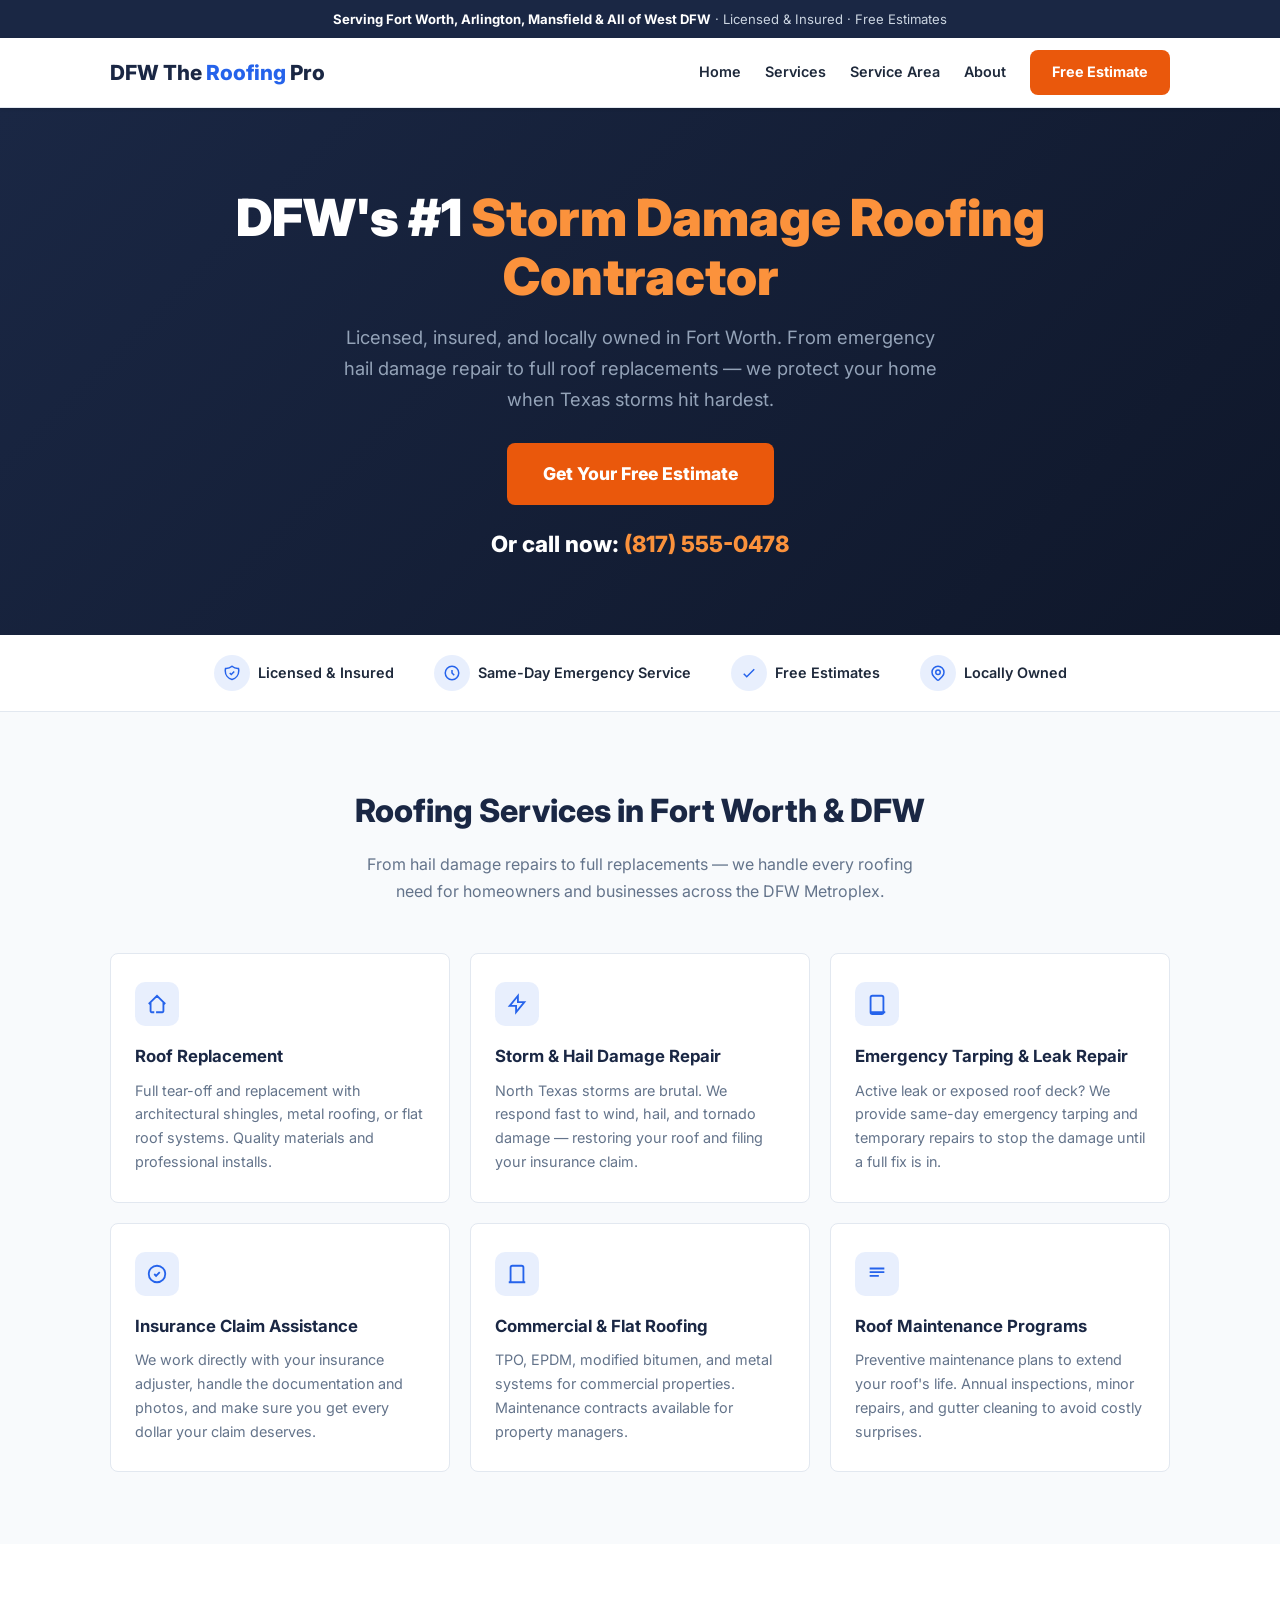
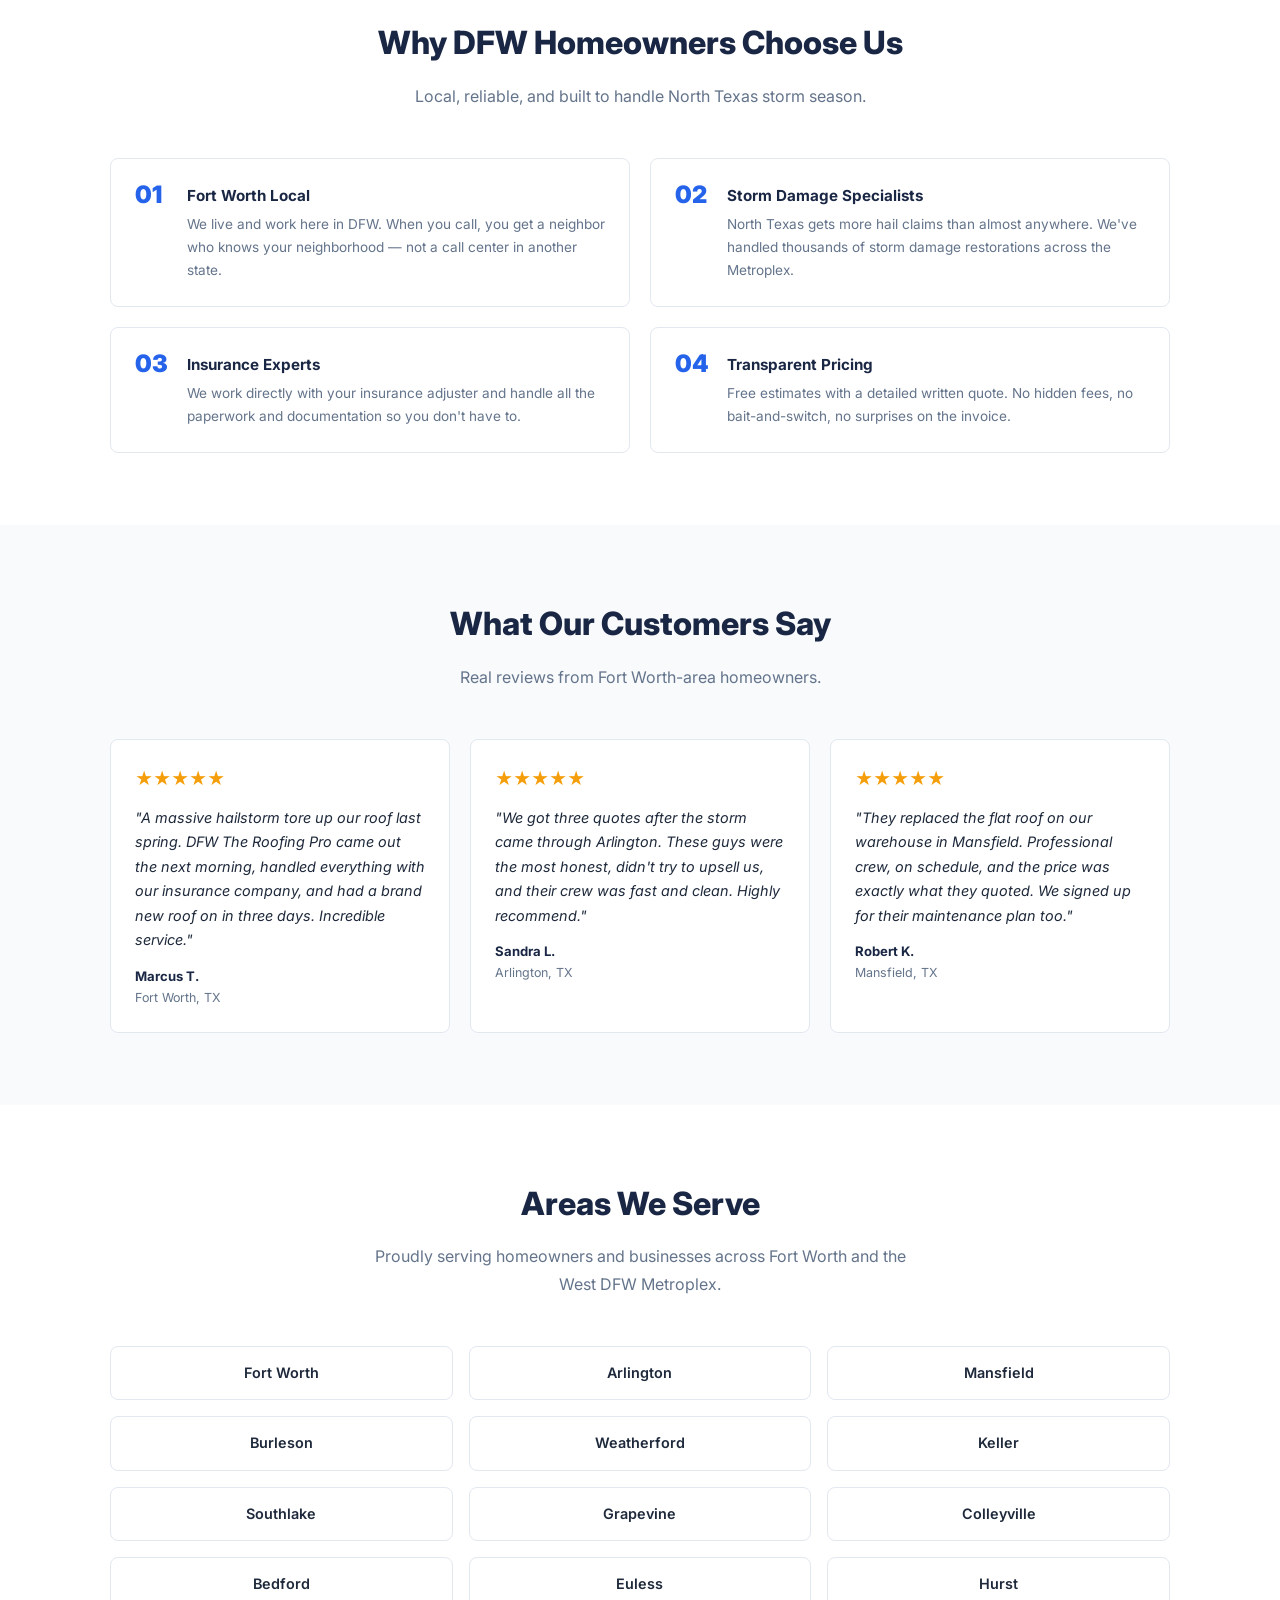
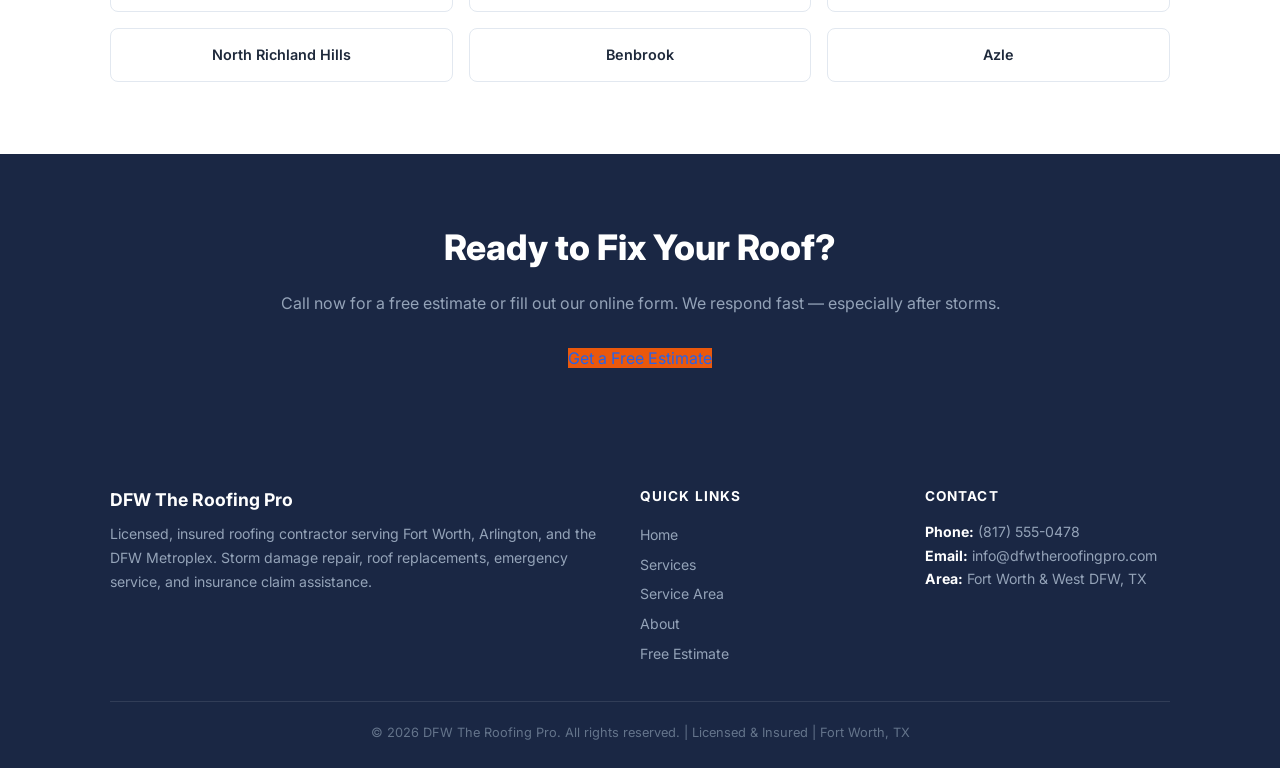
==== index.html @ 63b91f78 "Initial site build" ====
<!DOCTYPE html>
<html lang="en">
<head>
  <meta charset="UTF-8">
  <meta name="viewport" content="width=device-width, initial-scale=1.0">
  <title>DFW Fort Worth Roofing Contractor | Storm Damage Roof Repair & Replacement</title>
  <meta name="description" content="DFW's #1 storm damage roofing contractor serving Fort Worth, Arlington, and West DFW. Emergency roof repair, hail damage restoration, full replacements. Free estimates. Call today.">
  <meta name="keywords" content="roofing contractor Fort Worth TX, storm damage roof repair DFW, hail damage roofer Arlington, roof replacement Fort Worth Texas, emergency roof repair DFW">
  <link rel="preconnect" href="https://fonts.googleapis.com">
  <link rel="preconnect" href="https://fonts.gstatic.com" crossorigin>
  <link href="https://fonts.googleapis.com/css2?family=Inter:wght@400;500;600;700;800;900&display=swap" rel="stylesheet">
  <link rel="stylesheet" href="style.css">
</head>
<body>

  <!-- Top Bar -->
  <div class="topbar">
    <strong>Serving Fort Worth, Arlington, Mansfield &amp; All of West DFW</strong> · Licensed &amp; Insured · Free Estimates
  </div>

  <!-- Header -->
  <header class="site-header">
    <div class="header-inner">
      <a href="index.html" class="site-logo">DFW The <span>Roofing</span> Pro</a>
      <nav class="site-nav">
        <a href="index.html">Home</a>
        <a href="services.html">Services</a>
        <a href="areas.html">Service Area</a>
        <a href="about.html">About</a>
        <a href="contact.html" class="btn-cta">Free Estimate</a>
      </nav>
      <button class="hamburger" onclick="document.getElementById('mob-menu').classList.toggle('open')" aria-label="Menu">
        <span></span><span></span><span></span>
      </button>
    </div>
    <nav class="mobile-menu" id="mob-menu">
      <a href="index.html">Home</a>
      <a href="services.html">Services</a>
      <a href="areas.html">Service Area</a>
      <a href="about.html">About</a>
      <a href="contact.html" class="btn-cta">Free Estimate</a>
    </nav>
  </header>

  <!-- Hero -->
  <section class="hero">
    <div class="container">
      <h1>DFW's #1 <span class="highlight">Storm Damage Roofing Contractor</span></h1>
      <p>Licensed, insured, and locally owned in Fort Worth. From emergency hail damage repair to full roof replacements — we protect your home when Texas storms hit hardest.</p>
      <a href="contact.html" class="btn-hero">Get Your Free Estimate</a>
      <div class="hero-phone">Or call now: <a href="tel:+18175550478">(817) 555-0478</a></div>
    </div>
  </section>

  <!-- Trust Bar -->
  <div class="trust-bar">
    <div class="trust-items">
      <div class="trust-item">
        <div class="trust-icon">
          <svg width="18" height="18" fill="none" viewBox="0 0 24 24" stroke="#2563EB" stroke-width="2"><path d="M9 12l2 2 4-4m5.618-4.016A11.955 11.955 0 0112 2.944a11.955 11.955 0 01-8.618 3.04A12.02 12.02 0 003 9c0 5.591 3.824 10.29 9 11.622 5.176-1.332 9-6.03 9-11.622 0-1.042-.133-2.052-.382-3.016z"/></svg>
        </div>
        Licensed &amp; Insured
      </div>
      <div class="trust-item">
        <div class="trust-icon">
          <svg width="18" height="18" fill="none" viewBox="0 0 24 24" stroke="#2563EB" stroke-width="2"><path d="M12 8v4l3 3m6-3a9 9 0 11-18 0 9 9 0 0118 0z"/></svg>
        </div>
        Same-Day Emergency Service
      </div>
      <div class="trust-item">
        <div class="trust-icon">
          <svg width="18" height="18" fill="none" viewBox="0 0 24 24" stroke="#2563EB" stroke-width="2"><path d="M5 13l4 4L19 7"/></svg>
        </div>
        Free Estimates
      </div>
      <div class="trust-item">
        <div class="trust-icon">
          <svg width="18" height="18" fill="none" viewBox="0 0 24 24" stroke="#2563EB" stroke-width="2"><path d="M17.657 16.657L13.414 20.9a2 2 0 01-2.827 0l-4.244-4.243a8 8 0 1111.314 0z"/><path d="M15 11a3 3 0 11-6 0 3 3 0 016 0z"/></svg>
        </div>
        Locally Owned
      </div>
    </div>
  </div>

  <!-- Services Overview -->
  <section class="section">
    <div class="container">
      <h2 class="section-title">Roofing Services in Fort Worth &amp; DFW</h2>
      <p class="section-sub">From hail damage repairs to full replacements — we handle every roofing need for homeowners and businesses across the DFW Metroplex.</p>
      <div class="services-grid">
        <div class="service-card">
          <div class="service-icon">
            <svg width="22" height="22" fill="none" viewBox="0 0 24 24" stroke="#2563EB" stroke-width="2"><path d="M3 12l2-2m0 0l7-7 7 7M5 10v10a1 1 0 001 1h3m10-11l2 2m-2-2v10a1 1 0 01-1 1h-3m-4 0h4"/></svg>
          </div>
          <h3>Roof Replacement</h3>
          <p>Full tear-off and replacement with architectural shingles, metal roofing, or flat roof systems. Quality materials and professional installs.</p>
        </div>
        <div class="service-card">
          <div class="service-icon">
            <svg width="22" height="22" fill="none" viewBox="0 0 24 24" stroke="#2563EB" stroke-width="2"><path d="M13 10V3L4 14h7v7l9-11h-7z"/></svg>
          </div>
          <h3>Storm &amp; Hail Damage Repair</h3>
          <p>North Texas storms are brutal. We respond fast to wind, hail, and tornado damage — restoring your roof and filing your insurance claim.</p>
        </div>
        <div class="service-card">
          <div class="service-icon">
            <svg width="22" height="22" fill="none" viewBox="0 0 24 24" stroke="#2563EB" stroke-width="2"><path d="M19 21V5a2 2 0 00-2-2H7a2 2 0 00-2 2v16m14 0h2m-2 0H5m14 0a2 2 0 01-2 2H7a2 2 0 01-2-2m14 0V9"/></svg>
          </div>
          <h3>Emergency Tarping &amp; Leak Repair</h3>
          <p>Active leak or exposed roof deck? We provide same-day emergency tarping and temporary repairs to stop the damage until a full fix is in.</p>
        </div>
        <div class="service-card">
          <div class="service-icon">
            <svg width="22" height="22" fill="none" viewBox="0 0 24 24" stroke="#2563EB" stroke-width="2"><path d="M9 12l2 2 4-4m6 2a9 9 0 11-18 0 9 9 0 0118 0z"/></svg>
          </div>
          <h3>Insurance Claim Assistance</h3>
          <p>We work directly with your insurance adjuster, handle the documentation and photos, and make sure you get every dollar your claim deserves.</p>
        </div>
        <div class="service-card">
          <div class="service-icon">
            <svg width="22" height="22" fill="none" viewBox="0 0 24 24" stroke="#2563EB" stroke-width="2"><path d="M19 21V5a2 2 0 00-2-2H7a2 2 0 00-2 2v16m14 0h2m-2 0H5m-2 0h2"/></svg>
          </div>
          <h3>Commercial &amp; Flat Roofing</h3>
          <p>TPO, EPDM, modified bitumen, and metal systems for commercial properties. Maintenance contracts available for property managers.</p>
        </div>
        <div class="service-card">
          <div class="service-icon">
            <svg width="22" height="22" fill="none" viewBox="0 0 24 24" stroke="#2563EB" stroke-width="2"><path d="M4 6h16M4 10h16M4 14h10"/></svg>
          </div>
          <h3>Roof Maintenance Programs</h3>
          <p>Preventive maintenance plans to extend your roof's life. Annual inspections, minor repairs, and gutter cleaning to avoid costly surprises.</p>
        </div>
      </div>
    </div>
  </section>

  <!-- Why Choose Us -->
  <section class="section" style="background: var(--white);">
    <div class="container">
      <h2 class="section-title">Why DFW Homeowners Choose Us</h2>
      <p class="section-sub">Local, reliable, and built to handle North Texas storm season.</p>
      <div class="why-grid">
        <div class="why-card">
          <div class="why-num">01</div>
          <div>
            <h3>Fort Worth Local</h3>
            <p>We live and work here in DFW. When you call, you get a neighbor who knows your neighborhood — not a call center in another state.</p>
          </div>
        </div>
        <div class="why-card">
          <div class="why-num">02</div>
          <div>
            <h3>Storm Damage Specialists</h3>
            <p>North Texas gets more hail claims than almost anywhere. We've handled thousands of storm damage restorations across the Metroplex.</p>
          </div>
        </div>
        <div class="why-card">
          <div class="why-num">03</div>
          <div>
            <h3>Insurance Experts</h3>
            <p>We work directly with your insurance adjuster and handle all the paperwork and documentation so you don't have to.</p>
          </div>
        </div>
        <div class="why-card">
          <div class="why-num">04</div>
          <div>
            <h3>Transparent Pricing</h3>
            <p>Free estimates with a detailed written quote. No hidden fees, no bait-and-switch, no surprises on the invoice.</p>
          </div>
        </div>
      </div>
    </div>
  </section>

  <!-- Testimonials -->
  <section class="section">
    <div class="container">
      <h2 class="section-title">What Our Customers Say</h2>
      <p class="section-sub">Real reviews from Fort Worth-area homeowners.</p>
      <div class="testimonials-grid">
        <div class="testimonial-card">
          <div class="testimonial-stars">★★★★★</div>
          <p class="testimonial-text">"A massive hailstorm tore up our roof last spring. DFW The Roofing Pro came out the next morning, handled everything with our insurance company, and had a brand new roof on in three days. Incredible service."</p>
          <div class="testimonial-name">Marcus T.</div>
          <div class="testimonial-loc">Fort Worth, TX</div>
        </div>
        <div class="testimonial-card">
          <div class="testimonial-stars">★★★★★</div>
          <p class="testimonial-text">"We got three quotes after the storm came through Arlington. These guys were the most honest, didn't try to upsell us, and their crew was fast and clean. Highly recommend."</p>
          <div class="testimonial-name">Sandra L.</div>
          <div class="testimonial-loc">Arlington, TX</div>
        </div>
        <div class="testimonial-card">
          <div class="testimonial-stars">★★★★★</div>
          <p class="testimonial-text">"They replaced the flat roof on our warehouse in Mansfield. Professional crew, on schedule, and the price was exactly what they quoted. We signed up for their maintenance plan too."</p>
          <div class="testimonial-name">Robert K.</div>
          <div class="testimonial-loc">Mansfield, TX</div>
        </div>
      </div>
    </div>
  </section>

  <!-- Service Areas -->
  <section class="section" style="background: var(--white);">
    <div class="container">
      <h2 class="section-title">Areas We Serve</h2>
      <p class="section-sub">Proudly serving homeowners and businesses across Fort Worth and the West DFW Metroplex.</p>
      <div class="areas-grid">
        <div class="area-tag">Fort Worth</div>
        <div class="area-tag">Arlington</div>
        <div class="area-tag">Mansfield</div>
        <div class="area-tag">Burleson</div>
        <div class="area-tag">Weatherford</div>
        <div class="area-tag">Keller</div>
        <div class="area-tag">Southlake</div>
        <div class="area-tag">Grapevine</div>
        <div class="area-tag">Colleyville</div>
        <div class="area-tag">Bedford</div>
        <div class="area-tag">Euless</div>
        <div class="area-tag">Hurst</div>
        <div class="area-tag">North Richland Hills</div>
        <div class="area-tag">Benbrook</div>
        <div class="area-tag">Azle</div>
      </div>
    </div>
  </section>

  <!-- CTA -->
  <section class="cta-strip">
    <h2>Ready to Fix Your Roof?</h2>
    <p>Call now for a free estimate or fill out our online form. We respond fast — especially after storms.</p>
    <a href="contact.html" class="btn-hero">Get a Free Estimate</a>
  </section>

  <!-- Footer -->
  <footer class="site-footer">
    <div class="container">
      <div class="footer-grid">
        <div class="footer-brand">
          <strong style="color:#fff; font-size:1.1rem;">DFW The Roofing Pro</strong>
          <p>Licensed, insured roofing contractor serving Fort Worth, Arlington, and the DFW Metroplex. Storm damage repair, roof replacements, emergency service, and insurance claim assistance.</p>
        </div>
        <div class="footer-links">
          <h4>Quick Links</h4>
          <a href="index.html">Home</a>
          <a href="services.html">Services</a>
          <a href="areas.html">Service Area</a>
          <a href="about.html">About</a>
          <a href="contact.html">Free Estimate</a>
        </div>
        <div class="footer-contact">
          <h4>Contact</h4>
          <p><strong style="color:#fff;">Phone:</strong> (817) 555-0478</p>
          <p><strong style="color:#fff;">Email:</strong> info@dfwtheroofingpro.com</p>
          <p><strong style="color:#fff;">Area:</strong> Fort Worth &amp; West DFW, TX</p>
        </div>
      </div>
      <div class="footer-bottom">
        &copy; 2026 DFW The Roofing Pro. All rights reserved. | Licensed &amp; Insured | Fort Worth, TX
      </div>
    </div>
  </footer>

</body>
</html>
---- style.css ----
/* Waldorf Roofing — Rank & Rent Site */
:root {
  --navy: #1a2744;
  --blue: #2563EB;
  --blue-dark: #1d4ed8;
  --orange: #EA580C;
  --orange-light: #FB923C;
  --bg: #f8fafc;
  --white: #ffffff;
  --text: #1e293b;
  --text-light: #64748b;
  --border: #e2e8f0;
  --radius: 8px;
  --shadow: 0 1px 3px rgba(0,0,0,0.1), 0 1px 2px rgba(0,0,0,0.06);
  --shadow-lg: 0 10px 15px -3px rgba(0,0,0,0.1), 0 4px 6px -4px rgba(0,0,0,0.1);
  --font: 'Inter', system-ui, -apple-system, sans-serif;
}
*, *::before, *::after { box-sizing: border-box; margin: 0; padding: 0; }
html { scroll-behavior: smooth; font-size: 16px; }
body { font-family: var(--font); background: var(--bg); color: var(--text); line-height: 1.7; }
a { color: var(--blue); text-decoration: none; }
img { max-width: 100%; display: block; }
.container { max-width: 1100px; margin: 0 auto; padding: 0 20px; }

/* Top Bar */
.topbar { background: var(--navy); color: #cbd5e1; font-size: 0.82rem; padding: 8px 0; text-align: center; }
.topbar strong { color: #fff; }

/* Header */
.site-header { background: var(--white); border-bottom: 1px solid var(--border); padding: 0; position: sticky; top: 0; z-index: 100; box-shadow: var(--shadow); }
.header-inner { display: flex; align-items: center; justify-content: space-between; padding: 12px 20px; max-width: 1100px; margin: 0 auto; }
.site-logo { font-size: 1.3rem; font-weight: 800; color: var(--navy); }
.site-logo span { color: var(--blue); }
.site-nav { display: flex; gap: 24px; align-items: center; }
.site-nav a { color: var(--text); font-size: 0.9rem; font-weight: 600; transition: color 0.2s; }
.site-nav a:hover { color: var(--blue); }
.site-nav .btn-cta { background: var(--orange); color: #fff; padding: 10px 22px; border-radius: var(--radius); font-weight: 700; font-size: 0.9rem; transition: background 0.2s; }
.site-nav .btn-cta:hover { background: var(--orange-light); }
.hamburger { display: none; background: none; border: none; cursor: pointer; padding: 8px; }
.hamburger span { display: block; width: 24px; height: 2px; background: var(--navy); margin: 5px 0; transition: 0.3s; }
.mobile-menu { display: none; background: var(--white); border-top: 1px solid var(--border); padding: 16px 20px; }
.mobile-menu a { display: block; padding: 10px 0; font-weight: 600; color: var(--text); border-bottom: 1px solid var(--border); }
.mobile-menu .btn-cta { display: inline-block; margin-top: 12px; background: var(--orange); color: #fff; padding: 12px 24px; border-radius: var(--radius); text-align: center; width: 100%; font-weight: 700; }
@media (max-width: 768px) {
  .site-nav { display: none; }
  .hamburger { display: block; }
  .mobile-menu.open { display: block; }
}

/* Hero */
.hero { background: linear-gradient(135deg, var(--navy) 0%, #0f172a 100%); color: #fff; padding: 80px 0 72px; text-align: center; position: relative; overflow: hidden; }
.hero h1 { font-size: clamp(2rem, 5vw, 3.2rem); font-weight: 900; line-height: 1.15; margin-bottom: 16px; }
.hero h1 .highlight { color: var(--orange-light); }
.hero p { font-size: 1.15rem; color: #94a3b8; max-width: 600px; margin: 0 auto 28px; }
.hero .btn-hero { display: inline-block; background: var(--orange); color: #fff; padding: 16px 36px; border-radius: var(--radius); font-weight: 800; font-size: 1.1rem; transition: background 0.2s, transform 0.15s; }
.hero .btn-hero:hover { background: var(--orange-light); transform: translateY(-2px); }
.hero-phone { font-size: 1.4rem; font-weight: 800; color: #fff; margin-top: 20px; }
.hero-phone a { color: var(--orange-light); }

/* Trust Bar */
.trust-bar { background: var(--white); border-bottom: 1px solid var(--border); padding: 20px 0; }
.trust-items { display: flex; justify-content: center; gap: 40px; flex-wrap: wrap; }
.trust-item { display: flex; align-items: center; gap: 8px; font-size: 0.9rem; font-weight: 600; color: var(--text); }
.trust-icon { width: 36px; height: 36px; background: rgba(37,99,235,0.1); border-radius: 50%; display: flex; align-items: center; justify-content: center; }

/* Section */
.section { padding: 72px 0; }
.section-title { font-size: clamp(1.5rem, 3vw, 2rem); font-weight: 800; text-align: center; margin-bottom: 12px; color: var(--navy); }
.section-sub { text-align: center; color: var(--text-light); max-width: 560px; margin: 0 auto 48px; }

/* Services Grid */
.services-grid { display: grid; grid-template-columns: repeat(3, 1fr); gap: 20px; }
@media (max-width: 768px) { .services-grid { grid-template-columns: 1fr; } }
.service-card { background: var(--white); border: 1px solid var(--border); border-radius: var(--radius); padding: 28px 24px; transition: box-shadow 0.2s, transform 0.2s; }
.service-card:hover { box-shadow: var(--shadow-lg); transform: translateY(-3px); }
.service-card h3 { font-size: 1.05rem; font-weight: 700; color: var(--navy); margin-bottom: 8px; }
.service-card p { font-size: 0.9rem; color: var(--text-light); line-height: 1.65; }
.service-icon { width: 44px; height: 44px; background: rgba(37,99,235,0.1); border-radius: 10px; display: flex; align-items: center; justify-content: center; margin-bottom: 16px; }

/* Why Choose Us */
.why-grid { display: grid; grid-template-columns: repeat(2, 1fr); gap: 20px; }
@media (max-width: 640px) { .why-grid { grid-template-columns: 1fr; } }
.why-card { display: flex; gap: 16px; background: var(--white); border: 1px solid var(--border); border-radius: var(--radius); padding: 24px; }
.why-num { font-size: 1.5rem; font-weight: 900; color: var(--blue); line-height: 1; min-width: 36px; }
.why-card h3 { font-size: 0.95rem; font-weight: 700; color: var(--navy); margin-bottom: 4px; }
.why-card p { font-size: 0.85rem; color: var(--text-light); }

/* Testimonials */
.testimonials-grid { display: grid; grid-template-columns: repeat(3, 1fr); gap: 20px; }
@media (max-width: 768px) { .testimonials-grid { grid-template-columns: 1fr; } }
.testimonial-card { background: var(--white); border: 1px solid var(--border); border-radius: var(--radius); padding: 24px; }
.testimonial-stars { color: #f59e0b; font-size: 1.1rem; margin-bottom: 12px; }
.testimonial-text { font-size: 0.9rem; color: var(--text); font-style: italic; margin-bottom: 12px; line-height: 1.7; }
.testimonial-name { font-size: 0.82rem; font-weight: 700; color: var(--navy); }
.testimonial-loc { font-size: 0.78rem; color: var(--text-light); }

/* CTA Strip */
.cta-strip { background: var(--navy); text-align: center; padding: 64px 20px; color: #fff; }
.cta-strip h2 { font-size: clamp(1.5rem, 4vw, 2.2rem); font-weight: 800; margin-bottom: 12px; }
.cta-strip p { color: #94a3b8; margin-bottom: 28px; }
.cta-strip .btn-hero { background: var(--orange); }

/* Areas */
.areas-grid { display: grid; grid-template-columns: repeat(3, 1fr); gap: 16px; }
@media (max-width: 640px) { .areas-grid { grid-template-columns: repeat(2, 1fr); } }
.area-tag { background: var(--white); border: 1px solid var(--border); border-radius: var(--radius); padding: 14px 18px; font-weight: 600; font-size: 0.9rem; text-align: center; }

/* Contact Form */
.contact-grid { display: grid; grid-template-columns: 1fr 1.3fr; gap: 48px; align-items: start; }
@media (max-width: 768px) { .contact-grid { grid-template-columns: 1fr; } }
.contact-info h2 { font-size: 1.4rem; font-weight: 800; color: var(--navy); margin-bottom: 8px; }
.contact-info p { color: var(--text-light); margin-bottom: 24px; }
.info-row { display: flex; align-items: flex-start; gap: 12px; margin-bottom: 16px; }
.info-row strong { display: block; font-size: 0.8rem; text-transform: uppercase; letter-spacing: 0.04em; color: var(--text-light); }
.info-row p { font-weight: 700; color: var(--navy); }
.contact-form { background: var(--white); border: 1px solid var(--border); border-radius: var(--radius); padding: 32px; box-shadow: var(--shadow-lg); }
.contact-form h2 { font-size: 1.2rem; font-weight: 800; color: var(--navy); margin-bottom: 20px; }
.form-row { display: grid; grid-template-columns: 1fr 1fr; gap: 14px; }
@media (max-width: 480px) { .form-row { grid-template-columns: 1fr; } }
.form-group { margin-bottom: 14px; }
.form-group label { display: block; font-size: 0.8rem; font-weight: 700; color: var(--navy); margin-bottom: 4px; text-transform: uppercase; letter-spacing: 0.03em; }
.form-group input, .form-group select, .form-group textarea { width: 100%; padding: 10px 14px; border: 1.5px solid var(--border); border-radius: var(--radius); font-family: var(--font); font-size: 0.92rem; background: var(--bg); transition: border-color 0.2s; outline: none; }
.form-group input:focus, .form-group select:focus, .form-group textarea:focus { border-color: var(--blue); background: #fff; }
.form-group textarea { resize: vertical; min-height: 100px; }
.form-submit { width: 100%; padding: 14px; background: var(--orange); color: #fff; border: none; border-radius: var(--radius); font-family: var(--font); font-size: 1rem; font-weight: 700; cursor: pointer; transition: background 0.2s; }
.form-submit:hover { background: var(--orange-light); }

/* Footer */
.site-footer { background: var(--navy); color: #94a3b8; padding: 48px 0 24px; font-size: 0.88rem; }
.footer-grid { display: grid; grid-template-columns: 2fr 1fr 1fr; gap: 40px; margin-bottom: 32px; }
@media (max-width: 640px) { .footer-grid { grid-template-columns: 1fr; } }
.footer-brand p { margin-top: 8px; line-height: 1.7; }
.footer-links h4, .footer-contact h4 { color: #fff; font-size: 0.85rem; text-transform: uppercase; letter-spacing: 0.08em; margin-bottom: 12px; }
.footer-links a { display: block; color: #94a3b8; padding: 3px 0; transition: color 0.2s; }
.footer-links a:hover { color: #fff; }
.footer-bottom { border-top: 1px solid rgba(255,255,255,0.1); padding-top: 20px; text-align: center; font-size: 0.8rem; color: #64748b; }
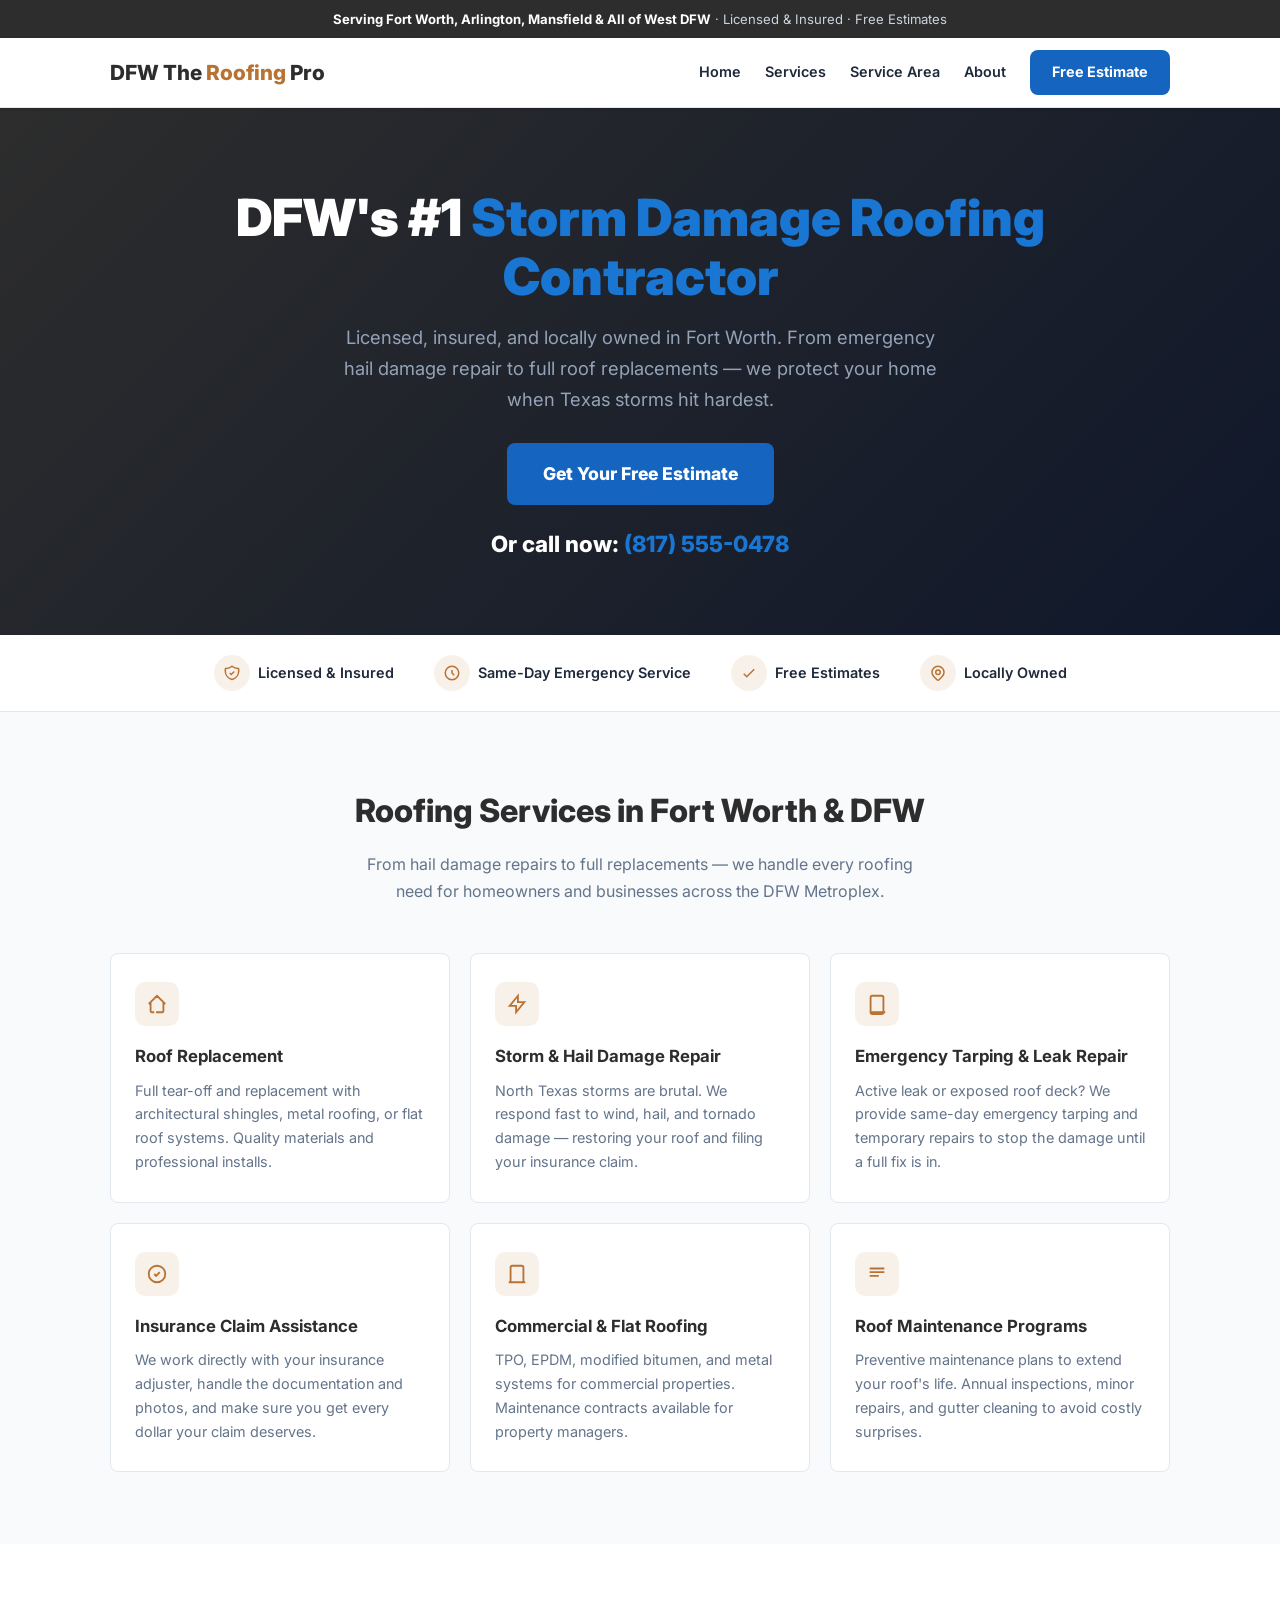
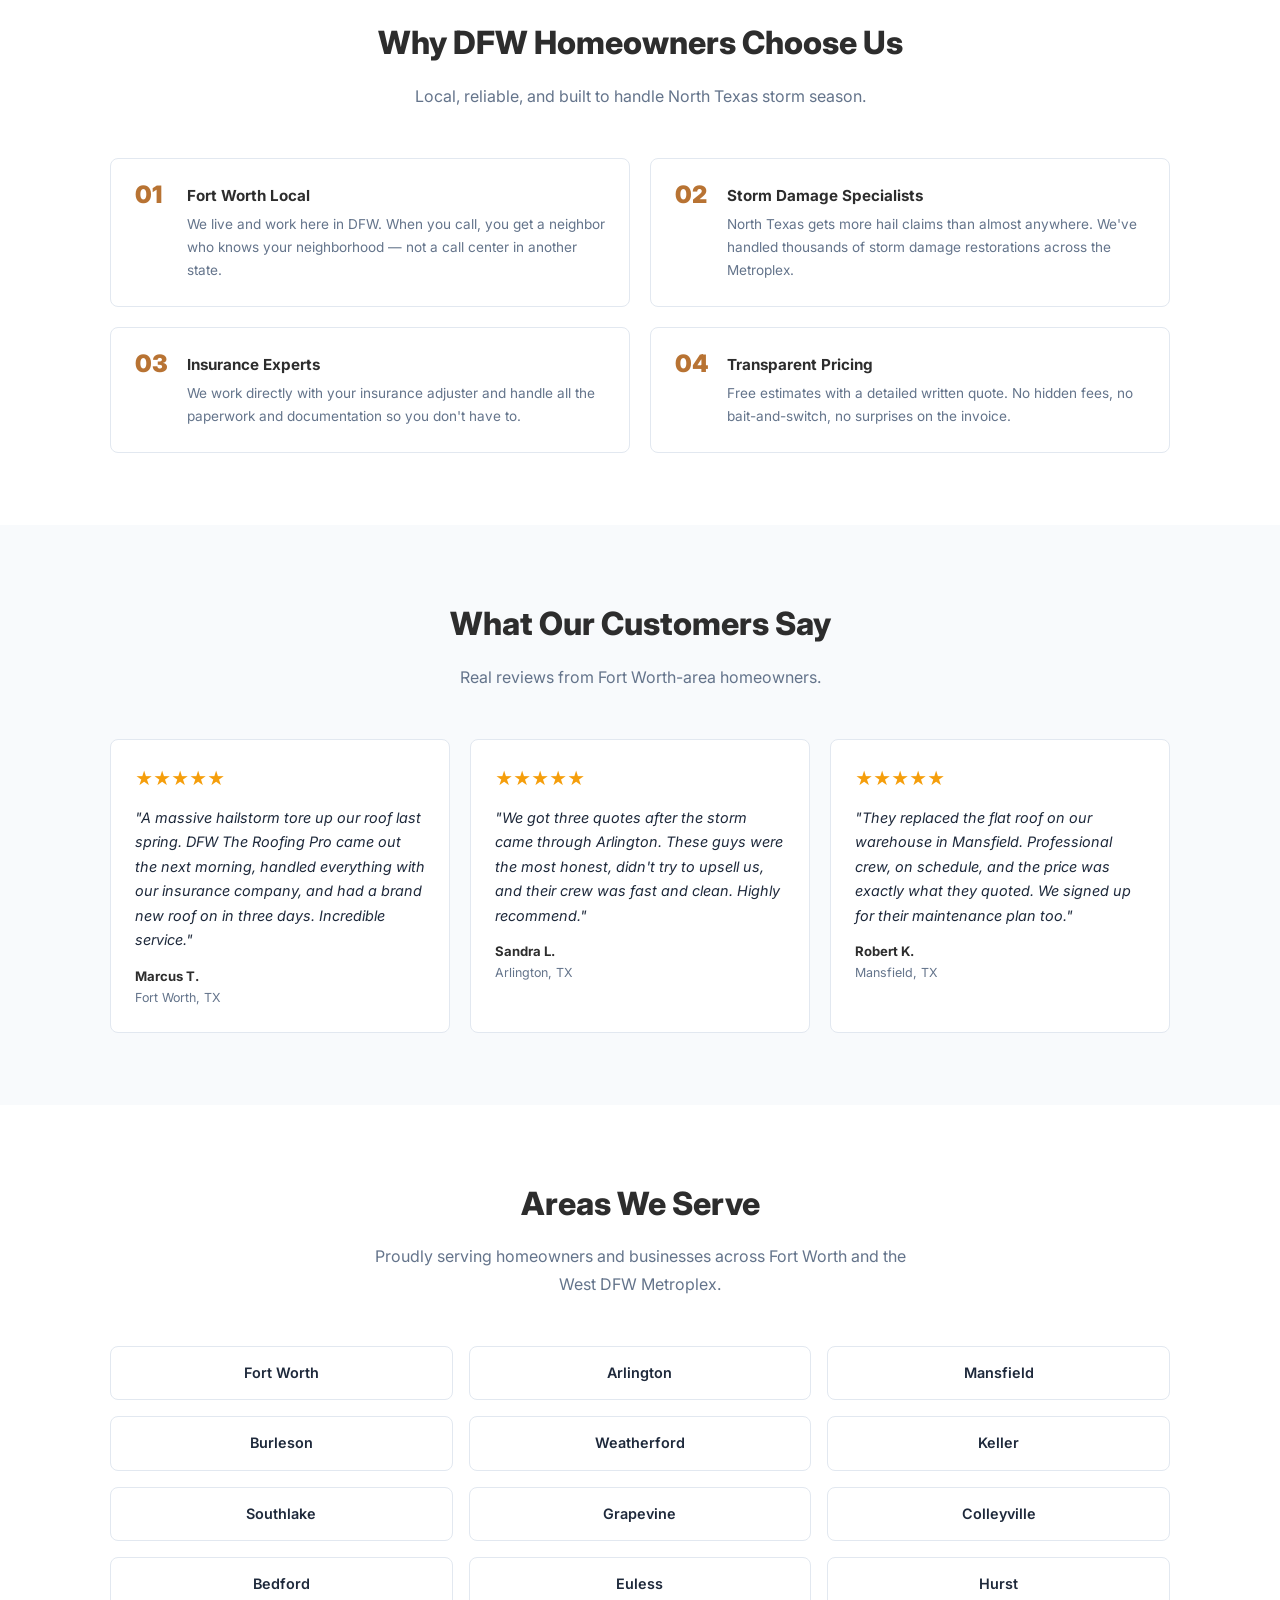
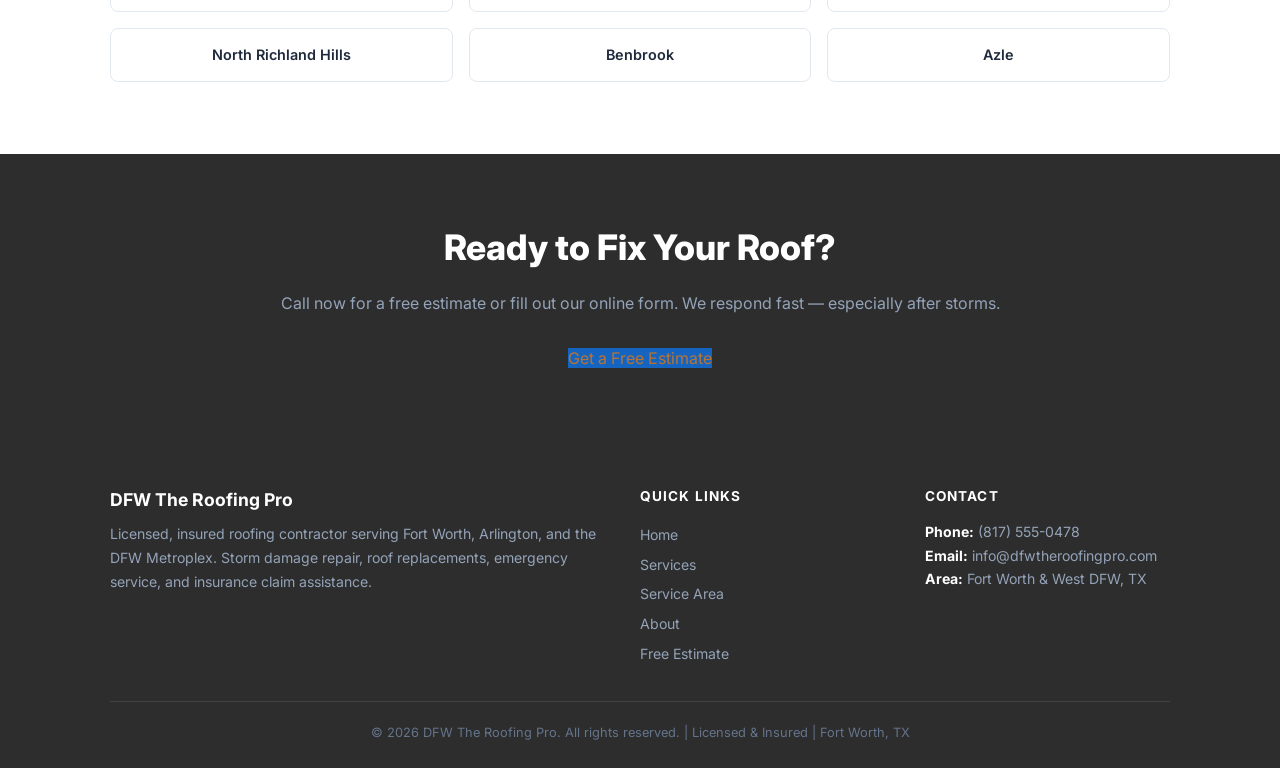
==== commit fdfc3f88: "Restyle: trade-specific color palette + SVG icon colors" ====
--- a/index.html
+++ b/index.html
@@ -57,25 +57,25 @@
     <div class="trust-items">
       <div class="trust-item">
         <div class="trust-icon">
-          <svg width="18" height="18" fill="none" viewBox="0 0 24 24" stroke="#2563EB" stroke-width="2"><path d="M9 12l2 2 4-4m5.618-4.016A11.955 11.955 0 0112 2.944a11.955 11.955 0 01-8.618 3.04A12.02 12.02 0 003 9c0 5.591 3.824 10.29 9 11.622 5.176-1.332 9-6.03 9-11.622 0-1.042-.133-2.052-.382-3.016z"/></svg>
+          <svg width="18" height="18" fill="none" viewBox="0 0 24 24" stroke="#b87333" stroke-width="2"><path d="M9 12l2 2 4-4m5.618-4.016A11.955 11.955 0 0112 2.944a11.955 11.955 0 01-8.618 3.04A12.02 12.02 0 003 9c0 5.591 3.824 10.29 9 11.622 5.176-1.332 9-6.03 9-11.622 0-1.042-.133-2.052-.382-3.016z"/></svg>
         </div>
         Licensed &amp; Insured
       </div>
       <div class="trust-item">
         <div class="trust-icon">
-          <svg width="18" height="18" fill="none" viewBox="0 0 24 24" stroke="#2563EB" stroke-width="2"><path d="M12 8v4l3 3m6-3a9 9 0 11-18 0 9 9 0 0118 0z"/></svg>
+          <svg width="18" height="18" fill="none" viewBox="0 0 24 24" stroke="#b87333" stroke-width="2"><path d="M12 8v4l3 3m6-3a9 9 0 11-18 0 9 9 0 0118 0z"/></svg>
         </div>
         Same-Day Emergency Service
       </div>
       <div class="trust-item">
         <div class="trust-icon">
-          <svg width="18" height="18" fill="none" viewBox="0 0 24 24" stroke="#2563EB" stroke-width="2"><path d="M5 13l4 4L19 7"/></svg>
+          <svg width="18" height="18" fill="none" viewBox="0 0 24 24" stroke="#b87333" stroke-width="2"><path d="M5 13l4 4L19 7"/></svg>
         </div>
         Free Estimates
       </div>
       <div class="trust-item">
         <div class="trust-icon">
-          <svg width="18" height="18" fill="none" viewBox="0 0 24 24" stroke="#2563EB" stroke-width="2"><path d="M17.657 16.657L13.414 20.9a2 2 0 01-2.827 0l-4.244-4.243a8 8 0 1111.314 0z"/><path d="M15 11a3 3 0 11-6 0 3 3 0 016 0z"/></svg>
+          <svg width="18" height="18" fill="none" viewBox="0 0 24 24" stroke="#b87333" stroke-width="2"><path d="M17.657 16.657L13.414 20.9a2 2 0 01-2.827 0l-4.244-4.243a8 8 0 1111.314 0z"/><path d="M15 11a3 3 0 11-6 0 3 3 0 016 0z"/></svg>
         </div>
         Locally Owned
       </div>
@@ -90,42 +90,42 @@
       <div class="services-grid">
         <div class="service-card">
           <div class="service-icon">
-            <svg width="22" height="22" fill="none" viewBox="0 0 24 24" stroke="#2563EB" stroke-width="2"><path d="M3 12l2-2m0 0l7-7 7 7M5 10v10a1 1 0 001 1h3m10-11l2 2m-2-2v10a1 1 0 01-1 1h-3m-4 0h4"/></svg>
+            <svg width="22" height="22" fill="none" viewBox="0 0 24 24" stroke="#b87333" stroke-width="2"><path d="M3 12l2-2m0 0l7-7 7 7M5 10v10a1 1 0 001 1h3m10-11l2 2m-2-2v10a1 1 0 01-1 1h-3m-4 0h4"/></svg>
           </div>
           <h3>Roof Replacement</h3>
           <p>Full tear-off and replacement with architectural shingles, metal roofing, or flat roof systems. Quality materials and professional installs.</p>
         </div>
         <div class="service-card">
           <div class="service-icon">
-            <svg width="22" height="22" fill="none" viewBox="0 0 24 24" stroke="#2563EB" stroke-width="2"><path d="M13 10V3L4 14h7v7l9-11h-7z"/></svg>
+            <svg width="22" height="22" fill="none" viewBox="0 0 24 24" stroke="#b87333" stroke-width="2"><path d="M13 10V3L4 14h7v7l9-11h-7z"/></svg>
           </div>
           <h3>Storm &amp; Hail Damage Repair</h3>
           <p>North Texas storms are brutal. We respond fast to wind, hail, and tornado damage — restoring your roof and filing your insurance claim.</p>
         </div>
         <div class="service-card">
           <div class="service-icon">
-            <svg width="22" height="22" fill="none" viewBox="0 0 24 24" stroke="#2563EB" stroke-width="2"><path d="M19 21V5a2 2 0 00-2-2H7a2 2 0 00-2 2v16m14 0h2m-2 0H5m14 0a2 2 0 01-2 2H7a2 2 0 01-2-2m14 0V9"/></svg>
+            <svg width="22" height="22" fill="none" viewBox="0 0 24 24" stroke="#b87333" stroke-width="2"><path d="M19 21V5a2 2 0 00-2-2H7a2 2 0 00-2 2v16m14 0h2m-2 0H5m14 0a2 2 0 01-2 2H7a2 2 0 01-2-2m14 0V9"/></svg>
           </div>
           <h3>Emergency Tarping &amp; Leak Repair</h3>
           <p>Active leak or exposed roof deck? We provide same-day emergency tarping and temporary repairs to stop the damage until a full fix is in.</p>
         </div>
         <div class="service-card">
           <div class="service-icon">
-            <svg width="22" height="22" fill="none" viewBox="0 0 24 24" stroke="#2563EB" stroke-width="2"><path d="M9 12l2 2 4-4m6 2a9 9 0 11-18 0 9 9 0 0118 0z"/></svg>
+            <svg width="22" height="22" fill="none" viewBox="0 0 24 24" stroke="#b87333" stroke-width="2"><path d="M9 12l2 2 4-4m6 2a9 9 0 11-18 0 9 9 0 0118 0z"/></svg>
           </div>
           <h3>Insurance Claim Assistance</h3>
           <p>We work directly with your insurance adjuster, handle the documentation and photos, and make sure you get every dollar your claim deserves.</p>
         </div>
         <div class="service-card">
           <div class="service-icon">
-            <svg width="22" height="22" fill="none" viewBox="0 0 24 24" stroke="#2563EB" stroke-width="2"><path d="M19 21V5a2 2 0 00-2-2H7a2 2 0 00-2 2v16m14 0h2m-2 0H5m-2 0h2"/></svg>
+            <svg width="22" height="22" fill="none" viewBox="0 0 24 24" stroke="#b87333" stroke-width="2"><path d="M19 21V5a2 2 0 00-2-2H7a2 2 0 00-2 2v16m14 0h2m-2 0H5m-2 0h2"/></svg>
           </div>
           <h3>Commercial &amp; Flat Roofing</h3>
           <p>TPO, EPDM, modified bitumen, and metal systems for commercial properties. Maintenance contracts available for property managers.</p>
         </div>
         <div class="service-card">
           <div class="service-icon">
-            <svg width="22" height="22" fill="none" viewBox="0 0 24 24" stroke="#2563EB" stroke-width="2"><path d="M4 6h16M4 10h16M4 14h10"/></svg>
+            <svg width="22" height="22" fill="none" viewBox="0 0 24 24" stroke="#b87333" stroke-width="2"><path d="M4 6h16M4 10h16M4 14h10"/></svg>
           </div>
           <h3>Roof Maintenance Programs</h3>
           <p>Preventive maintenance plans to extend your roof's life. Annual inspections, minor repairs, and gutter cleaning to avoid costly surprises.</p>
--- a/style.css
+++ b/style.css
@@ -1,10 +1,10 @@
 /* Waldorf Roofing — Rank & Rent Site */
 :root {
-  --navy: #1a2744;
-  --blue: #2563EB;
-  --blue-dark: #1d4ed8;
-  --orange: #EA580C;
-  --orange-light: #FB923C;
+  --navy: #2d2d2d;
+  --blue: #b87333;
+  --blue-dark: #a0522d;
+  --orange: #1565c0;
+  --orange-light: #1976d2;
   --bg: #f8fafc;
   --white: #ffffff;
   --text: #1e293b;
@@ -61,7 +61,7 @@
 .trust-bar { background: var(--white); border-bottom: 1px solid var(--border); padding: 20px 0; }
 .trust-items { display: flex; justify-content: center; gap: 40px; flex-wrap: wrap; }
 .trust-item { display: flex; align-items: center; gap: 8px; font-size: 0.9rem; font-weight: 600; color: var(--text); }
-.trust-icon { width: 36px; height: 36px; background: rgba(37,99,235,0.1); border-radius: 50%; display: flex; align-items: center; justify-content: center; }
+.trust-icon { width: 36px; height: 36px; background: rgba(184,115,51,0.1); border-radius: 50%; display: flex; align-items: center; justify-content: center; }
 
 /* Section */
 .section { padding: 72px 0; }
@@ -75,7 +75,7 @@
 .service-card:hover { box-shadow: var(--shadow-lg); transform: translateY(-3px); }
 .service-card h3 { font-size: 1.05rem; font-weight: 700; color: var(--navy); margin-bottom: 8px; }
 .service-card p { font-size: 0.9rem; color: var(--text-light); line-height: 1.65; }
-.service-icon { width: 44px; height: 44px; background: rgba(37,99,235,0.1); border-radius: 10px; display: flex; align-items: center; justify-content: center; margin-bottom: 16px; }
+.service-icon { width: 44px; height: 44px; background: rgba(184,115,51,0.1); border-radius: 10px; display: flex; align-items: center; justify-content: center; margin-bottom: 16px; }
 
 /* Why Choose Us */
 .why-grid { display: grid; grid-template-columns: repeat(2, 1fr); gap: 20px; }
